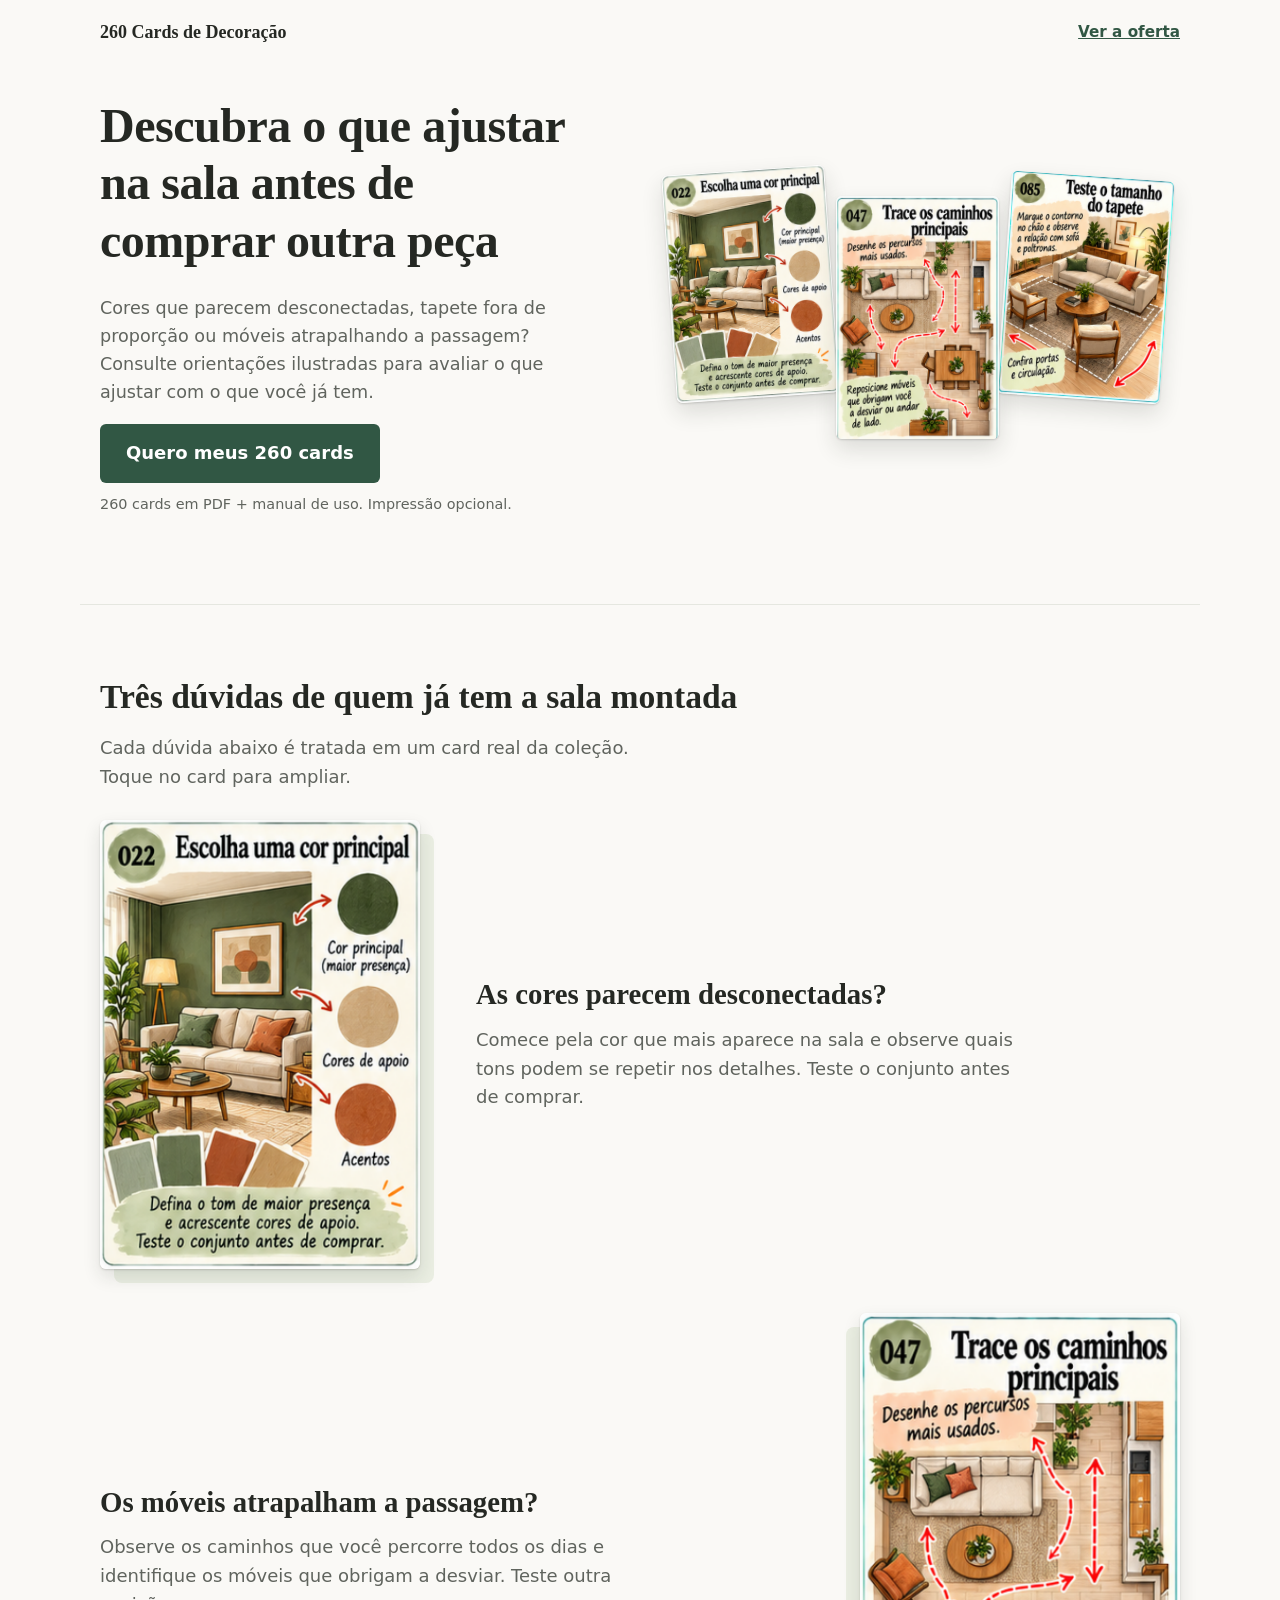
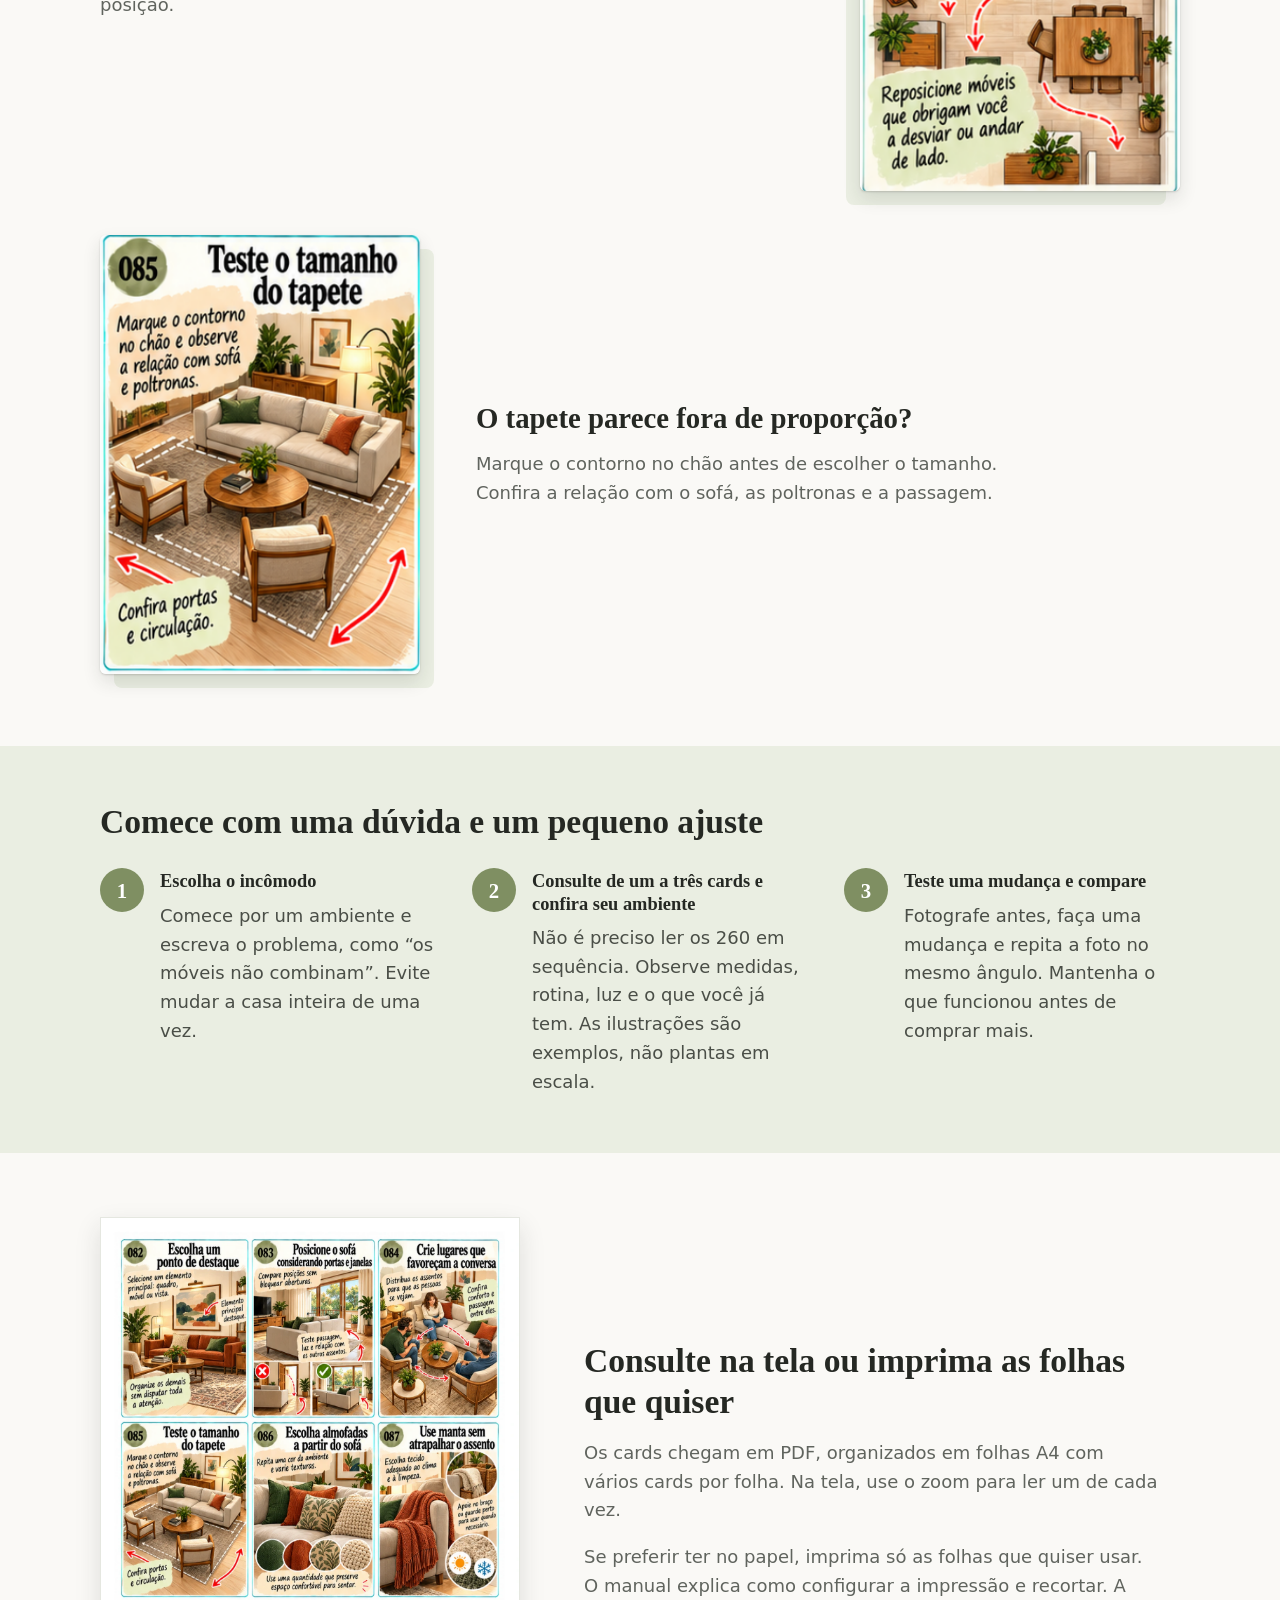
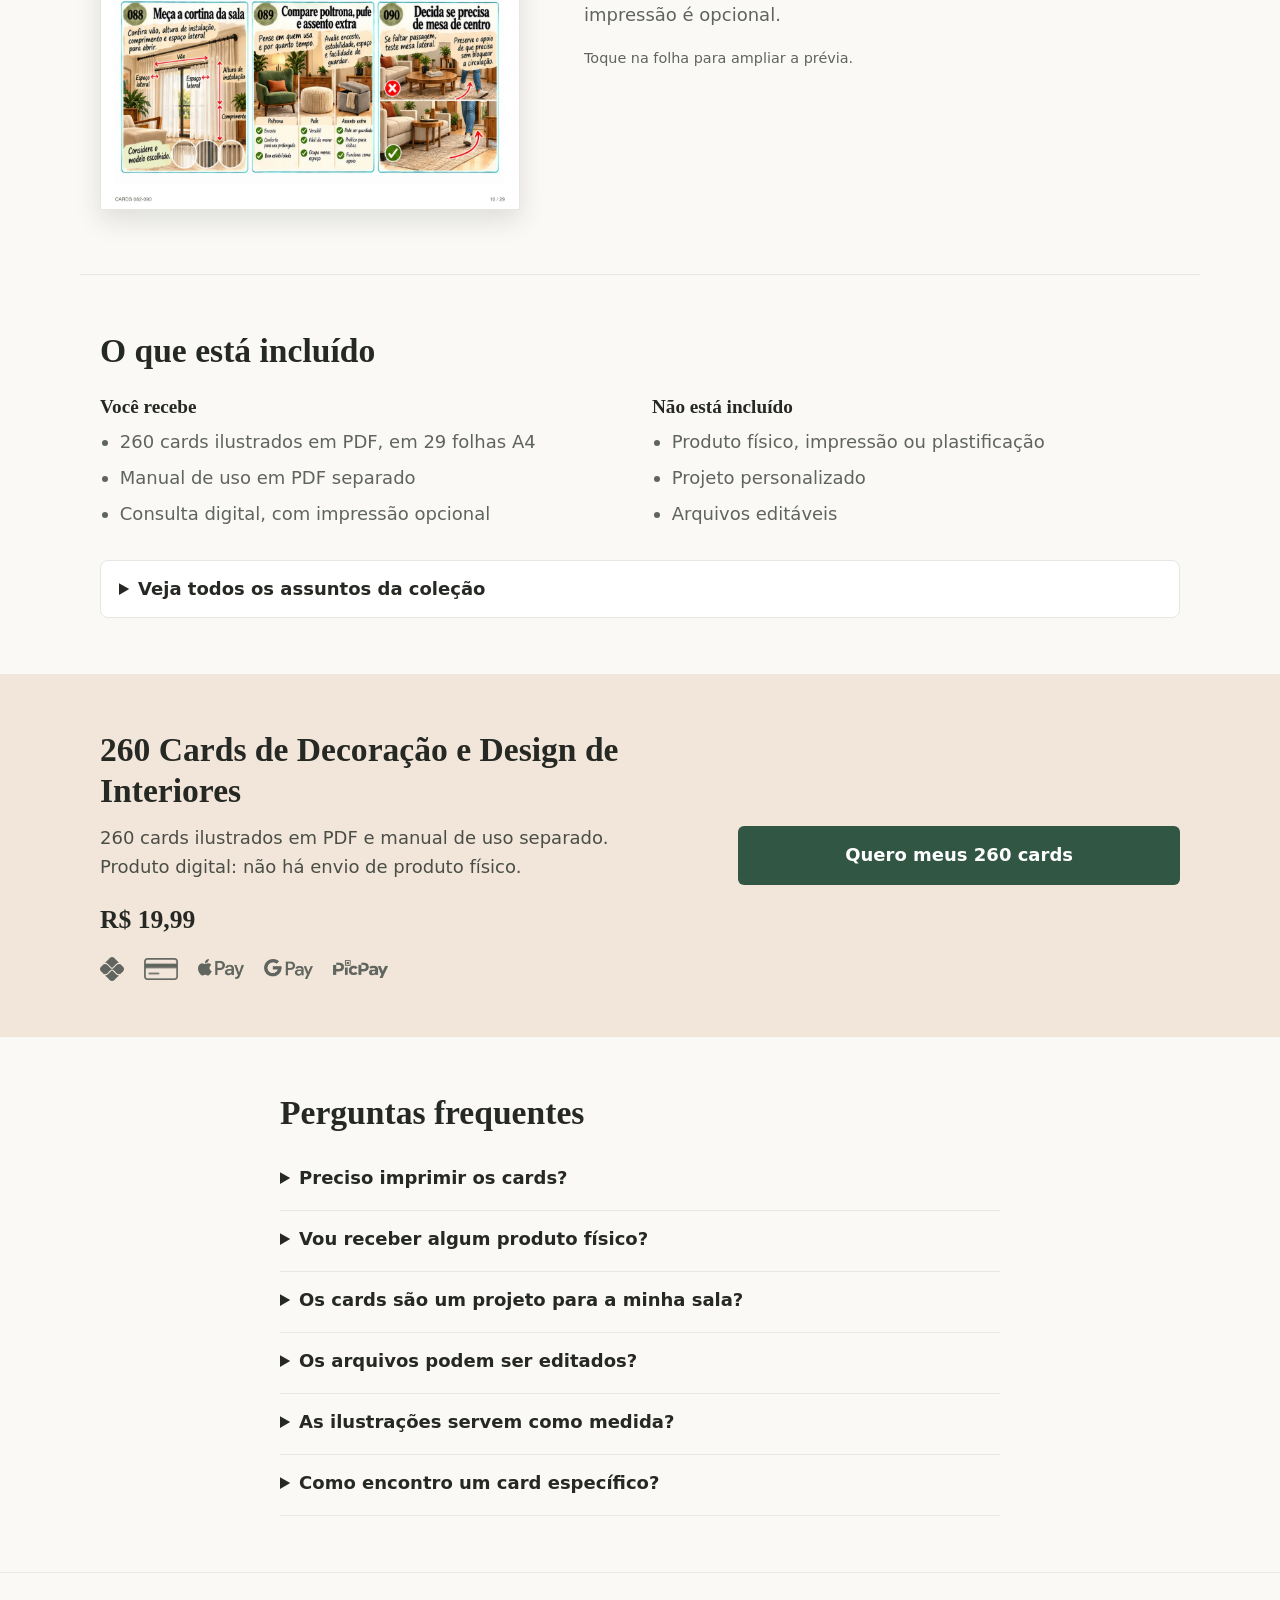
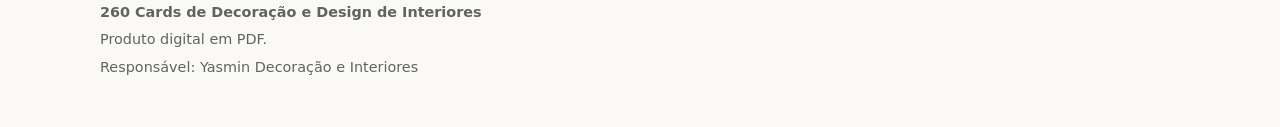
==== index.html @ c72b0b23 "feat: add main functionality for product offer display and checkout process - Implemented main.js to" ====
<!doctype html>
<html lang="pt-BR">
<head>
<meta charset="utf-8">
<meta name="viewport" content="width=device-width, initial-scale=1">
<title>260 Cards de Decoração e Design de Interiores</title>
<meta name="description" content="Orientações ilustradas para avaliar o que ajustar na sala com o que você já tem: cores, circulação e tapete. 260 cards em PDF + manual de uso. Impressão opcional.">
<link rel="stylesheet" href="styles.css">
</head>
<body>

<header class="topo wrap">
  <span class="marca">260 Cards de Decoração</span>
  <a class="link-topo" href="#oferta">Ver a oferta</a>
</header>

<main>

<!-- 1. Abertura -->
<section class="hero wrap">
  <div class="hero-texto">
    <h1>Descubra o que ajustar na sala antes de comprar outra peça</h1>
    <p class="lead">Cores que parecem desconectadas, tapete fora de proporção ou móveis atrapalhando a passagem? Consulte orientações ilustradas para avaliar o que ajustar com o que você já tem.</p>
    <p class="cta-linha"><a class="btn" data-cta href="#oferta">Quero meus 260 cards</a></p>
    <p class="nota">260 cards em PDF + manual de uso. Impressão opcional.</p>
  </div>

  <div class="leque" role="img" aria-label="Três cards da coleção: cor principal, caminhos de circulação e tamanho do tapete">
    <img class="l1" src="public/images/amostra-01.webp" width="362" height="508" alt="">
    <img class="l2" src="public/images/amostra-02.webp" width="344" height="514" alt="">
    <img class="l3" src="public/images/amostra-03.webp" width="366" height="502" alt="">
  </div>
</section>

<!-- 2. Três dúvidas -->
<section class="duvidas wrap" aria-labelledby="h-duvidas">
  <h2 id="h-duvidas">Três dúvidas de quem já tem a sala montada</h2>
  <p class="intro">Cada dúvida abaixo é tratada em um card real da coleção. Toque no card para ampliar.</p>

  <article class="duvida">
    <div class="duvida-texto">
      <h3>As cores parecem desconectadas?</h3>
      <p>Comece pela cor que mais aparece na sala e observe quais tons podem se repetir nos detalhes. Teste o conjunto antes de comprar.</p>
    </div>
    <button class="amostra" type="button" data-zoom data-zw="460px" data-legenda="Card 022: Escolha uma cor principal">
      <img src="public/images/amostra-01.webp" width="362" height="508" loading="lazy" alt="Card 022, Escolha uma cor principal: sala com parede verde, cor principal, cores de apoio e acentos.">
    </button>
  </article>

  <article class="duvida inversa">
    <div class="duvida-texto">
      <h3>Os móveis atrapalham a passagem?</h3>
      <p>Observe os caminhos que você percorre todos os dias e identifique os móveis que obrigam a desviar. Teste outra posição.</p>
    </div>
    <button class="amostra" type="button" data-zoom data-zw="460px" data-legenda="Card 047: Trace os caminhos principais">
      <img src="public/images/amostra-02.webp" width="344" height="514" loading="lazy" alt="Card 047, Trace os caminhos principais: planta vista de cima de sala e cozinha com setas de circulação.">
    </button>
  </article>

  <article class="duvida">
    <div class="duvida-texto">
      <h3>O tapete parece fora de proporção?</h3>
      <p>Marque o contorno no chão antes de escolher o tamanho. Confira a relação com o sofá, as poltronas e a passagem.</p>
    </div>
    <button class="amostra" type="button" data-zoom data-zw="460px" data-legenda="Card 085: Teste o tamanho do tapete">
      <img src="public/images/amostra-03.webp" width="366" height="502" loading="lazy" alt="Card 085, Teste o tamanho do tapete: contorno do tapete marcado no chão da sala.">
    </button>
  </article>
</section>

<!-- 3. Como começar -->
<section class="faixa salvia" aria-labelledby="h-comecar">
  <div class="wrap">
    <h2 id="h-comecar">Comece com uma dúvida e um pequeno ajuste</h2>
    <ol class="passos">
      <li>
        <h3>Escolha o incômodo</h3>
        <p>Comece por um ambiente e escreva o problema, como “os móveis não combinam”. Evite mudar a casa inteira de uma vez.</p>
      </li>
      <li>
        <h3>Consulte de um a três cards e confira seu ambiente</h3>
        <p>Não é preciso ler os 260 em sequência. Observe medidas, rotina, luz e o que você já tem. As ilustrações são exemplos, não plantas em escala.</p>
      </li>
      <li>
        <h3>Teste uma mudança e compare</h3>
        <p>Fotografe antes, faça uma mudança e repita a foto no mesmo ângulo. Mantenha o que funcionou antes de comprar mais.</p>
      </li>
    </ol>
  </div>
</section>

<!-- 4. Formato -->
<section class="formato wrap" aria-labelledby="h-formato">
  <button class="a4" type="button" data-zoom data-max="900px" data-legenda="Prévia de uma folha A4 da coleção">
    <img src="public/images/previa-folha-a4.webp" width="1191" height="1684" loading="lazy" alt="Prévia de uma folha A4 com nove cards ilustrados sobre decoração da sala.">
  </button>
  <div class="formato-texto">
    <h2 id="h-formato">Consulte na tela ou imprima as folhas que quiser</h2>
    <p>Os cards chegam em PDF, organizados em folhas A4 com vários cards por folha. Na tela, use o zoom para ler um de cada vez.</p>
    <p>Se preferir ter no papel, imprima só as folhas que quiser usar. O manual explica como configurar a impressão e recortar. A impressão é opcional.</p>
    <p class="nota">Toque na folha para ampliar a prévia.</p>
  </div>
</section>

<!-- 5. Incluído -->
<section class="incluido wrap" aria-labelledby="h-inclui">
  <h2 id="h-inclui">O que está incluído</h2>
  <div class="inclui">
    <div>
      <h3>Você recebe</h3>
      <ul>
        <li>260 cards ilustrados em PDF, em 29 folhas A4</li>
        <li>Manual de uso em PDF separado</li>
        <li>Consulta digital, com impressão opcional</li>
      </ul>
    </div>
    <div>
      <h3>Não está incluído</h3>
      <ul>
        <li>Produto físico, impressão ou plastificação</li>
        <li>Projeto personalizado</li>
        <li>Arquivos editáveis</li>
      </ul>
    </div>
  </div>

  <details class="assuntos">
    <summary>Veja todos os assuntos da coleção</summary>
    <ol class="mapa">
      <li><span>001–020</span> Planejamento e prioridades</li>
      <li><span>021–040</span> Cores, materiais e texturas</li>
      <li><span>041–060</span> Medidas, móveis e circulação</li>
      <li><span>061–080</span> Iluminação e conforto</li>
      <li><span>081–100</span> Sala de estar e jantar</li>
      <li><span>101–120</span> Quartos</li>
      <li><span>121–140</span> Cozinhas</li>
      <li><span>141–160</span> Banheiros</li>
      <li><span>161–180</span> Espaços pequenos e múltiplos usos</li>
      <li><span>181–200</span> Organização da casa</li>
      <li><span>201–220</span> Economia e reaproveitamento</li>
      <li><span>221–240</span> Compras inteligentes</li>
      <li><span>241–260</span> Ajustes e problemas frequentes</li>
    </ol>
  </details>
</section>

<!-- 6. Oferta -->
<section id="oferta" class="oferta" aria-labelledby="h-oferta">
  <div class="wrap oferta-in">
    <div>
      <h2 id="h-oferta">260 Cards de Decoração e Design de Interiores</h2>
      <p>260 cards ilustrados em PDF e manual de uso separado. Produto digital: não há envio de produto físico.</p>
      <div id="bloco-preco" class="bloco-preco" hidden>
        <p class="preco"><span id="preco-valor"></span></p>
        <ul class="pagamentos" id="preco-pagamento" aria-label="Formas de pagamento">
          <li><img src="public/images/pagamento/pix.png" alt="Pix" height="24"></li>
          <li><img src="public/images/pagamento/cartao.png" alt="Cartão de crédito" height="22"></li>
          <li><img src="public/images/pagamento/apple-pay.png" alt="Apple Pay" height="22"></li>
          <li><img src="public/images/pagamento/google-pay.png" alt="Google Pay" height="22"></li>
          <li><img src="public/images/pagamento/picpay.png" alt="PicPay" height="20"></li>
        </ul>
      </div>
    </div>
    <div class="oferta-acao">
      <a id="cta-oferta" class="btn" data-cta href="#oferta" hidden>Quero meus 260 cards</a>
      <p id="aviso-compra" class="aviso">A compra ainda não está disponível.</p>
    </div>
  </div>
</section>

<!-- 7. FAQ -->
<section class="faq wrap" aria-labelledby="h-faq">
  <h2 id="h-faq">Perguntas frequentes</h2>

  <details><summary>Preciso imprimir os cards?</summary>
    <p>Não. Você pode consultar o PDF na tela, usando o zoom. A impressão é opcional e o manual explica como configurar papel, qualidade e recorte.</p></details>
  <details><summary>Vou receber algum produto físico?</summary>
    <p>Não. O produto é digital, em PDF. Não há envio, impressão ou plastificação.</p></details>
  <details><summary>Os cards são um projeto para a minha sala?</summary>
    <p>Não. São orientações gerais de consulta e não substituem um projeto personalizado. Alterações elétricas, hidráulicas e estruturais, e fixações que exigem avaliação, devem contar com profissional habilitado.</p></details>
  <details><summary>Os arquivos podem ser editados?</summary>
    <p>Não. Os cards são entregues em PDF, sem arquivos editáveis.</p></details>
  <details><summary>As ilustrações servem como medida?</summary>
    <p>Não. São exemplos e não plantas em escala. Confira as medidas do seu ambiente antes de comprar ou fazer uma alteração permanente.</p></details>
  <details><summary>Como encontro um card específico?</summary>
    <p>Pelo mapa de assuntos do manual. Para localizar no PDF, divida o número do card por 9 e arredonde para cima: o card 100 está na folha 12.</p></details>
</section>

</main>

<footer class="rodape">
  <div class="wrap">
    <p><strong>260 Cards de Decoração e Design de Interiores</strong></p>
    <p>Produto digital em PDF.</p>
    <p data-rodape="responsavel" hidden>Responsável: <span></span></p>
    <p data-rodape="suporteContato" hidden>Suporte: <span></span></p>
    <p data-rodape="licenca" hidden>Licença de uso: <span></span></p>
    <p data-rodape="reembolso" hidden>Reembolso: <span></span></p>
    <p id="rodape-links" hidden></p>
  </div>
</footer>

<dialog id="zoom" aria-label="Amostra ampliada">
  <figure>
    <img alt="">
    <figcaption></figcaption>
  </figure>
  <button type="button" class="fechar" data-fechar autofocus>Fechar</button>
</dialog>

<script src="config.js"></script>
<script src="main.js"></script>
</body>
</html>
---- styles.css ----
:root {
  --fundo: #FAF9F6;
  --superficie: #FFFFFF;
  --texto: #252823;
  --texto-2: #60645E;
  --verde: #315744;
  --verde-escuro: #264434;
  --linha: #E5E7E0;
  --salvia: #EAEEE2;      /* verde-claro dos cards */
  --oliva: #7F8F62;       /* círculo numerado dos cards */
  --argila: #F2E6DA;      /* tom terracota suave dos cards */
  --serif: "Iowan Old Style", "Palatino Linotype", Palatino, "Book Antiqua", Georgia, serif;
  --sans: system-ui, -apple-system, "Segoe UI", Roboto, sans-serif;
}
* { box-sizing: border-box; }
html { scroll-behavior: smooth; }
body {
  margin: 0; background: var(--fundo); color: var(--texto);
  font: 17px/1.6 var(--sans);
  -webkit-text-size-adjust: 100%;
}
img { display: block; max-width: 100%; height: auto; }
h1, h2, h3 { font-family: var(--serif); line-height: 1.2; margin: 0 0 .5em; font-weight: 700; }
h1 { font-size: clamp(1.9rem, 6.4vw, 3rem); letter-spacing: -.01em; }
h2 { font-size: clamp(1.5rem, 4.6vw, 2.1rem); }
h3 { font-size: 1.2rem; }
p { margin: 0 0 1em; }
[hidden] { display: none !important; }
:focus-visible { outline: 3px solid var(--verde); outline-offset: 3px; }

.wrap { max-width: 1120px; margin: 0 auto; padding-left: 20px; padding-right: 20px; }

.topo { display: flex; justify-content: space-between; align-items: center; padding-top: 18px; padding-bottom: 18px; }
.marca { font-family: var(--serif); font-weight: 700; }
.link-topo { color: var(--verde); font-weight: 600; font-size: .95rem; }

.btn {
  display: inline-block; background: var(--verde); color: #fff; text-decoration: none;
  font-weight: 700; padding: 15px 26px; border-radius: 6px; min-height: 48px; text-align: center;
}
.btn:hover { background: var(--verde-escuro); }
.nota { color: var(--texto-2); font-size: .9rem; }

/* 1. Abertura */
.hero { display: grid; gap: 20px; padding-top: 8px; padding-bottom: 40px; }
.lead { font-size: 1.1rem; color: var(--texto-2); max-width: 34em; }
.cta-linha { margin-bottom: .6em; }
.hero-texto .nota { margin-bottom: 0; }

.leque { position: relative; display: flex; justify-content: center; gap: 2%; align-items: flex-start; padding: 4px 0 8px; }
.leque img {
  width: 32%; border-radius: 6px;
  box-shadow: 0 1px 2px rgba(37,40,35,.18), 0 10px 22px rgba(37,40,35,.14);
}
.leque .l1 { transform: rotate(-4deg); margin-right: -1%; }
.leque .l2 { margin-top: 26px; position: relative; z-index: 1; }
.leque .l3 { transform: rotate(4deg); margin-left: -1%; margin-top: 6px; }

/* 2. Dúvidas */
.duvidas { padding-top: 40px; padding-bottom: 32px; border-top: 1px solid var(--linha); }
.intro { color: var(--texto-2); max-width: 36rem; margin-bottom: 28px; }
.duvida { display: grid; gap: 22px; margin-bottom: 44px; align-items: center; }
.duvida:last-child { margin-bottom: 0; }
.amostra, .a4 { all: unset; display: block; cursor: zoom-in; position: relative; }
.amostra:focus-visible, .a4:focus-visible { outline: 3px solid var(--verde); outline-offset: 6px; }
.amostra { width: min(78%, 320px); margin: 0 auto; }
.amostra::before {
  content: ""; position: absolute; inset: 14px -14px -14px 14px; background: var(--salvia);
  border-radius: 8px; z-index: 0;
}
.inversa .amostra::before { inset: 14px 14px -14px -14px; }
.amostra img {
  position: relative; z-index: 1; width: 100%; border-radius: 6px;
  box-shadow: 0 1px 2px rgba(37,40,35,.18), 0 8px 18px rgba(37,40,35,.12);
}
.duvida-texto h3 { font-size: clamp(1.4rem, 4.4vw, 1.8rem); }
.duvida-texto p { color: var(--texto-2); max-width: 30em; margin-bottom: 0; }

/* 3. Como começar */
.faixa { padding: 56px 0; }
.salvia { background: var(--salvia); }
.passos { list-style: none; counter-reset: p; margin: 28px 0 0; padding: 0; display: grid; gap: 28px; }
.passos li { counter-increment: p; position: relative; padding-left: 60px; }
.passos li::before {
  content: counter(p); position: absolute; left: 0; top: -2px; width: 44px; height: 44px; border-radius: 50%;
  background: var(--oliva); color: #fff; display: grid; place-items: center;
  font-family: var(--serif); font-weight: 700; font-size: 1.3rem;
}
.passos h3 { font-size: 1.15rem; }
.passos p { margin: 0; color: #4a4e47; }

/* 4. Formato */
.formato { display: grid; gap: 28px; align-items: center; padding-top: 64px; padding-bottom: 64px; }
.a4 { width: min(100%, 420px); margin: 0 auto; }
.a4 img { width: 100%; border: 1px solid var(--linha); background: #fff; box-shadow: 0 10px 24px rgba(37,40,35,.13); }
.formato-texto p { color: var(--texto-2); max-width: 32em; }

/* 5. Incluído */
.incluido { padding-top: 56px; padding-bottom: 56px; border-top: 1px solid var(--linha); }
.inclui { display: grid; gap: 24px; margin: 24px 0; }
.inclui ul { margin: 0; padding-left: 1.1em; color: var(--texto-2); }
.inclui li { margin-bottom: .4em; }
.assuntos { border: 1px solid var(--linha); border-radius: 8px; background: var(--superficie); padding: 0 18px; }
.assuntos summary { padding: 14px 0; }
.mapa { list-style: none; margin: 0; padding: 0 0 8px; }
.mapa li { display: flex; gap: 14px; padding: 8px 0; border-top: 1px solid var(--linha); }
.mapa span { font-variant-numeric: tabular-nums; color: var(--verde); font-weight: 700; min-width: 5.2em; }

/* 6. Oferta */
.oferta { background: var(--argila); padding: 56px 0; }
.oferta-in { display: grid; gap: 24px; align-items: center; }
.oferta h2 { margin-bottom: .4em; }
.oferta p { color: #4a4e47; }
.preco { font-family: var(--serif); font-size: 1.6rem; font-weight: 700; color: var(--texto) !important; margin-bottom: .2em; }
.bloco-preco .nota { margin: 0; }
.pagamentos { list-style: none; margin: 16px 0 0; padding: 0; display: flex; flex-wrap: wrap; gap: 10px 20px; align-items: center; }
.pag-item {
  display: inline-flex; align-items: center; gap: 8px;
  color: var(--texto-2); font-size: .95rem; font-weight: 600;
}
.pag-item svg {
  width: 20px; height: 20px; flex: none; fill: none; stroke: currentColor;
  stroke-width: 1.5; stroke-linecap: round; stroke-linejoin: round;
}
.pagamentos img { display: block; width: auto; height: 22px; max-width: none; }
.pagamentos li:first-child img { height: 24px; }
.pagamentos li:nth-child(3) img,
.pagamentos li:nth-child(4) img { height: 20px; }
.pagamentos li:last-child img { height: 18px; }
.sr { position: absolute; width: 1px; height: 1px; overflow: hidden; clip: rect(0 0 0 0); white-space: nowrap; }
.pag-marca { display: inline-flex; align-items: center; }
.pag-marca img { display: block; height: 22px; width: auto; max-width: none; }
.pag-marca.pag-escuro { background: var(--texto); border-radius: 5px; padding: 5px 10px; }
.pag-marca.pag-escuro img { height: 26px; }
.oferta-acao .btn { display: block; }
.aviso { margin: 0; font-size: .95rem; color: var(--texto-2) !important; border-left: 3px solid var(--oliva); padding-left: 12px; }

/* 7. FAQ */
.faq { max-width: 760px; padding-top: 56px; padding-bottom: 56px; }
details { border-bottom: 1px solid var(--linha); padding: 14px 0; }
.assuntos { border-bottom: 1px solid var(--linha); }
summary { cursor: pointer; font-weight: 600; min-height: 32px; }
details p { margin: 10px 0 0; color: var(--texto-2); }

.rodape { border-top: 1px solid var(--linha); padding: 28px 0 44px; color: var(--texto-2); font-size: .9rem; }
.rodape p { margin: 0 0 .3em; }
.rodape a { color: var(--verde); }

/* Ampliação */
dialog { border: 0; padding: 16px; max-width: min(94vw, 1000px); max-height: 94vh; background: var(--superficie); border-radius: 8px; }
dialog::backdrop { background: rgba(37,40,35,.78); }
dialog figure { margin: 0; }
dialog img { margin: 0 auto; max-height: 74vh; height: auto; object-fit: contain; }
dialog figcaption { margin-top: 10px; text-align: center; color: var(--texto-2); font-size: .9rem; }
.fechar { display: block; margin: 12px auto 0; background: var(--verde); color: #fff; border: 0; border-radius: 6px; padding: 12px 24px; font: inherit; font-weight: 700; cursor: pointer; min-height: 44px; }

@media (min-width: 720px) {
  body { font-size: 18px; }
  .duvida { grid-template-columns: 320px 1fr; gap: 56px; }
  .duvida.inversa { grid-template-columns: 1fr 320px; }
  .duvida .amostra { order: -1; }
  .duvida.inversa .amostra { order: 2; }
  .amostra { width: 100%; }
  .passos { grid-template-columns: repeat(3, 1fr); gap: 36px; }
  .formato { grid-template-columns: minmax(0, 420px) 1fr; gap: 64px; }
  .inclui { grid-template-columns: 1fr 1fr; }
  .mapa { columns: 2; column-gap: 40px; }
  .mapa li { break-inside: avoid; }
}
@media (min-width: 960px) {
  .hero { grid-template-columns: 1fr 1.05fr; align-items: center; gap: 56px; padding-top: 32px; padding-bottom: 88px; }
  .leque img { width: 31%; }
  .duvidas { padding-top: 72px; padding-bottom: 72px; }
  .oferta-in { grid-template-columns: 1.3fr 1fr; gap: 64px; }
}
@media (prefers-reduced-motion: reduce) { html { scroll-behavior: auto; } }
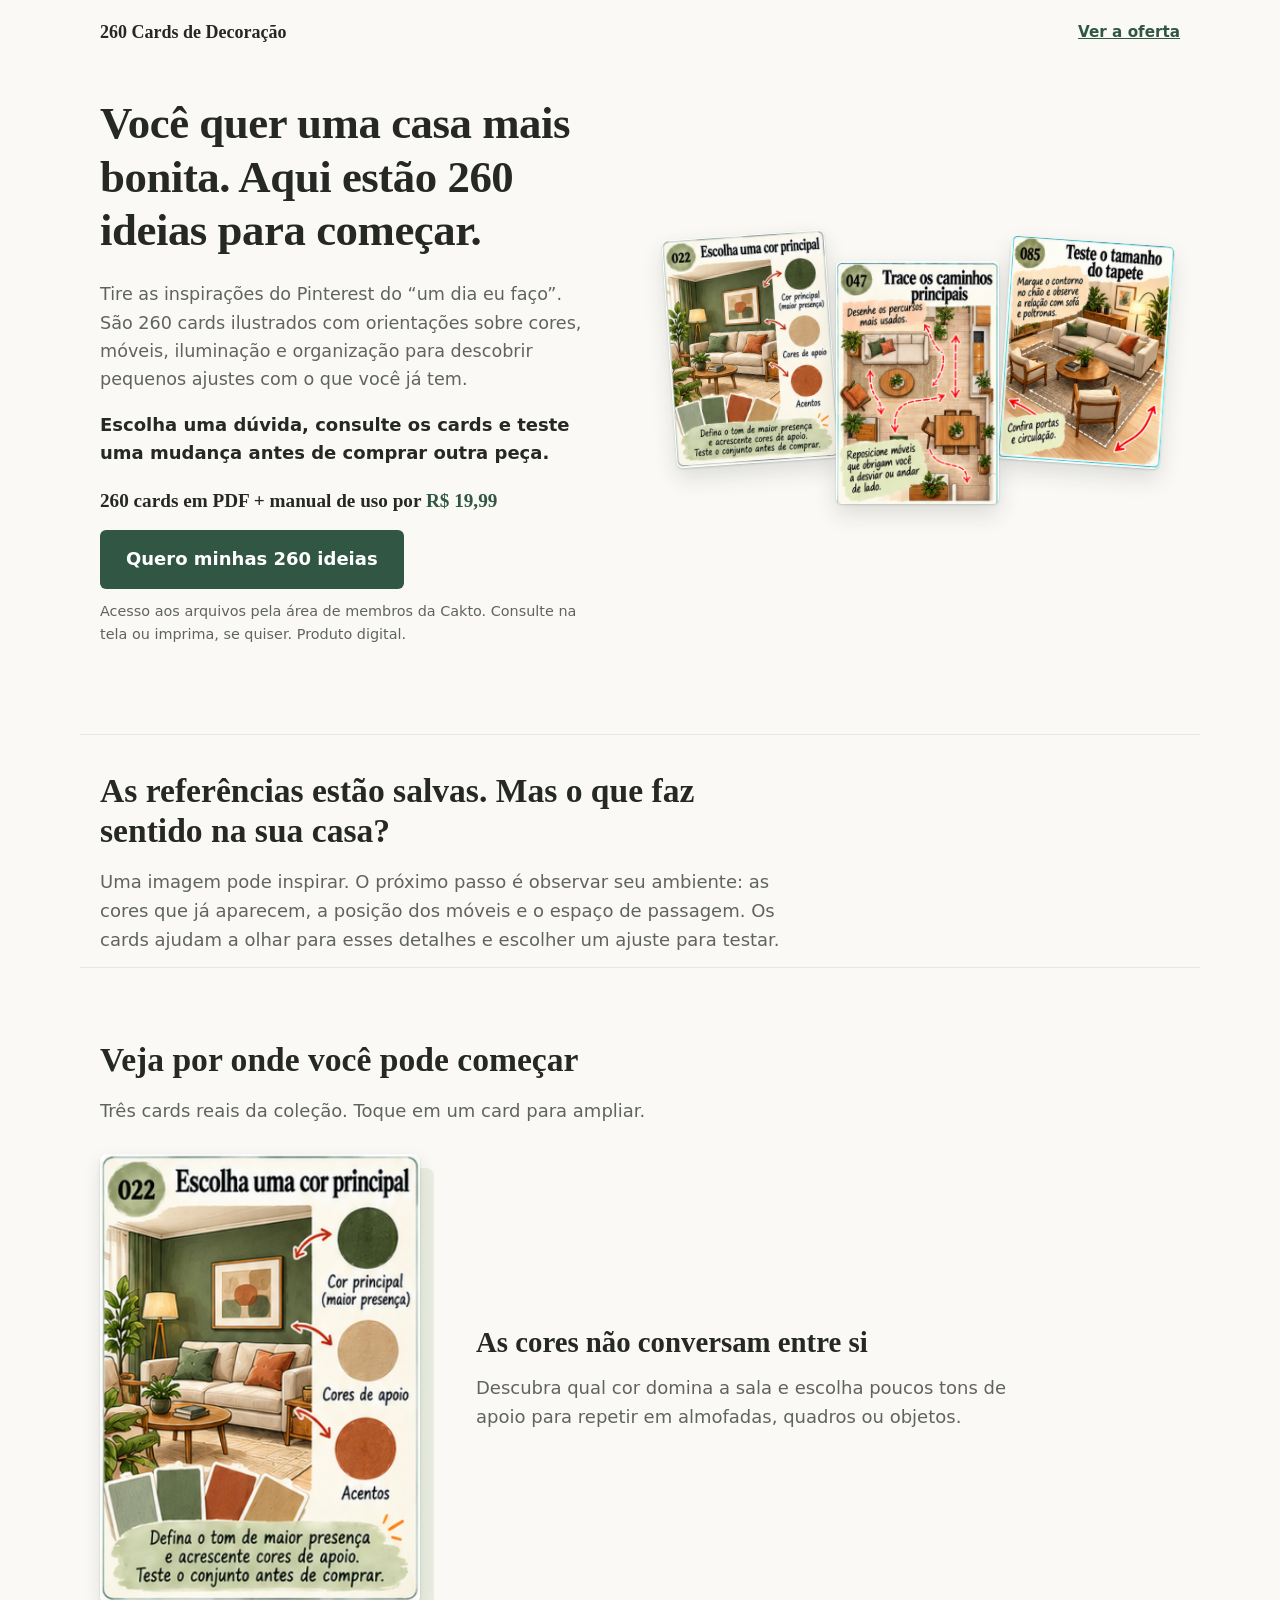
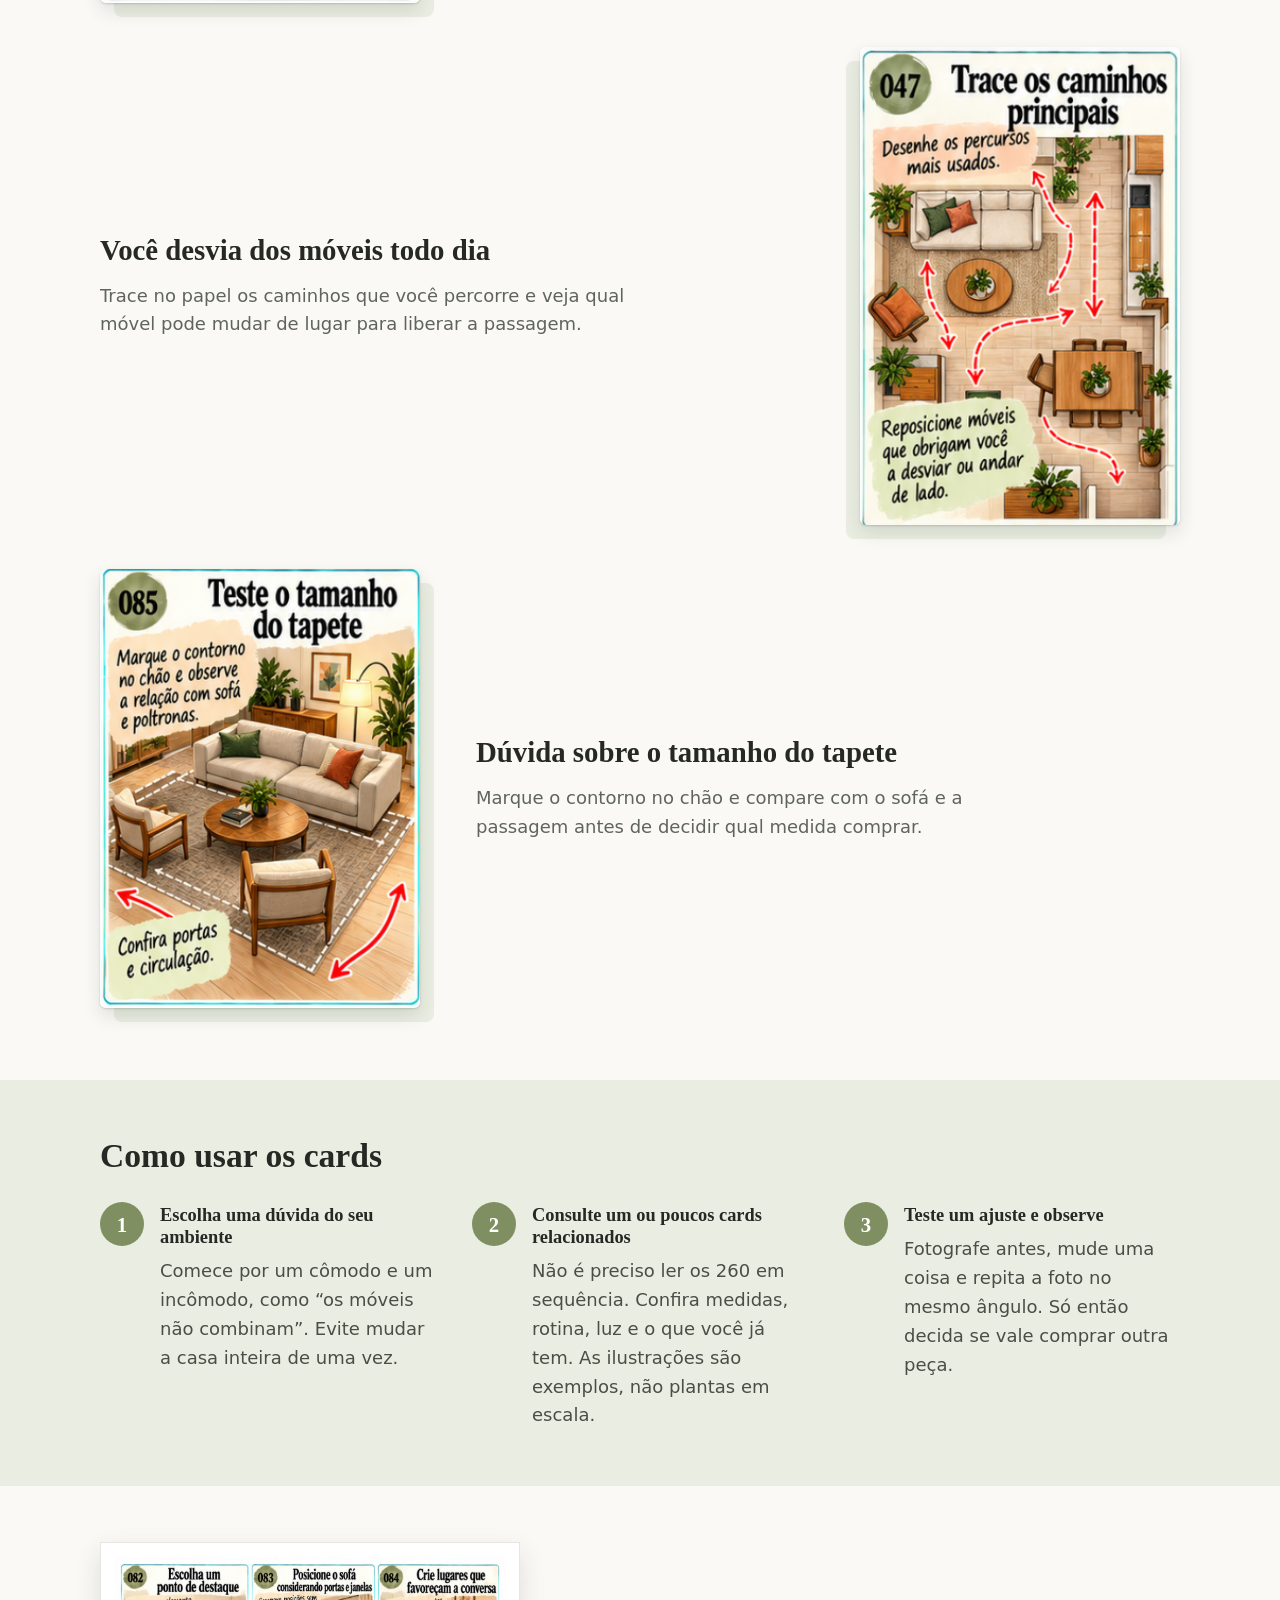
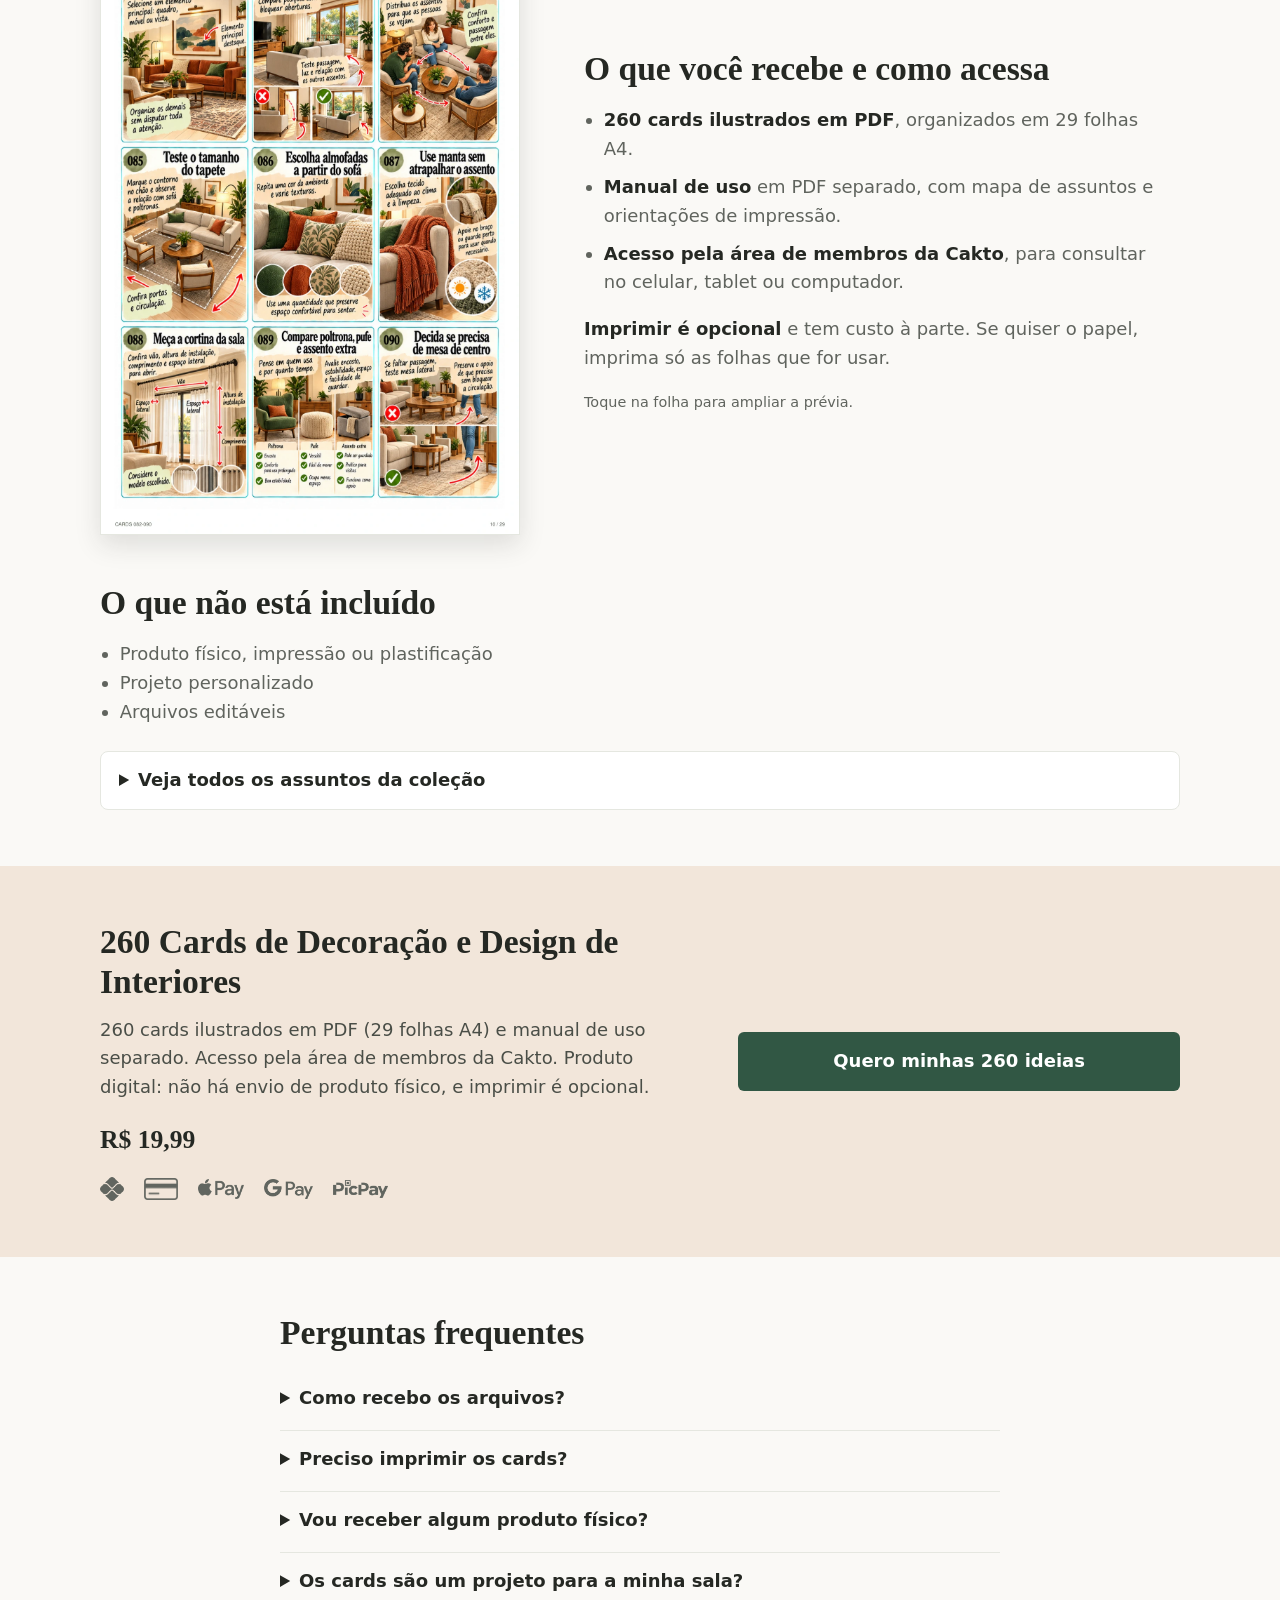
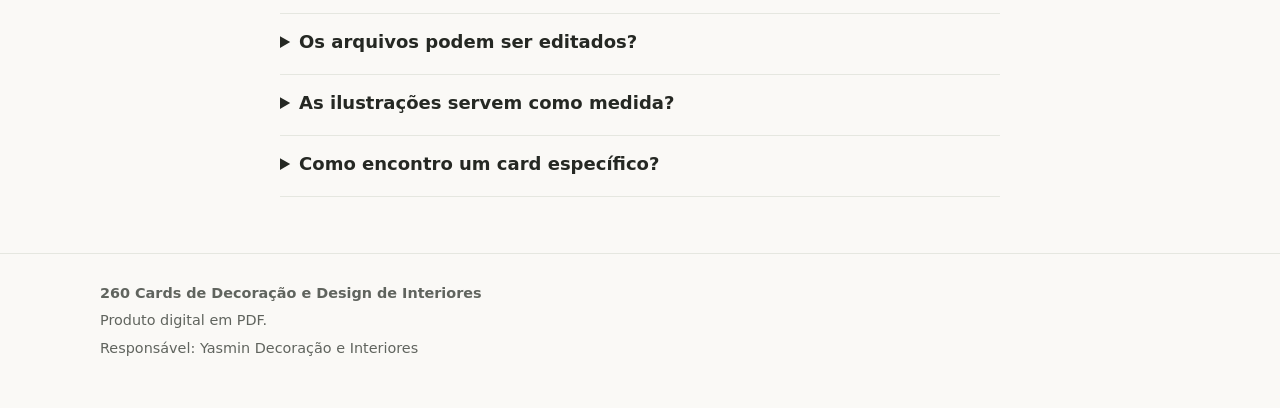
==== commit 08548f6c: "feat: nova abertura da LP, Meta Pixel e rastreamento CheckoutClick - Nova primeira dobra e sequência" ====
--- a/index.html
+++ b/index.html
@@ -4,8 +4,24 @@
 <meta charset="utf-8">
 <meta name="viewport" content="width=device-width, initial-scale=1">
 <title>260 Cards de Decoração e Design de Interiores</title>
-<meta name="description" content="Orientações ilustradas para avaliar o que ajustar na sala com o que você já tem: cores, circulação e tapete. 260 cards em PDF + manual de uso. Impressão opcional.">
+<meta name="description" content="260 ideias para a sua casa: cards ilustrados em PDF com orientações sobre cores, móveis, iluminação e organização, mais manual de uso. Impressão opcional.">
 <link rel="stylesheet" href="styles.css">
+
+<!-- Meta Pixel Code (sem banner de consentimento no projeto: carrega direto) -->
+<script>
+!function(f,b,e,v,n,t,s)
+{if(f.fbq)return;n=f.fbq=function(){n.callMethod?
+n.callMethod.apply(n,arguments):n.queue.push(arguments)};
+if(!f._fbq)f._fbq=n;n.push=n;n.loaded=!0;n.version='2.0';
+n.queue=[];t=b.createElement(e);t.async=!0;
+t.src=v;s=b.getElementsByTagName(e)[0];
+s.parentNode.insertBefore(t,s)}(window, document,'script',
+'https://connect.facebook.net/en_US/fbevents.js');
+
+fbq('init', '1414401270807362');
+fbq('track', 'PageView');
+</script>
+<!-- End Meta Pixel Code -->
 </head>
 <body>
 
@@ -19,10 +35,12 @@
 <!-- 1. Abertura -->
 <section class="hero wrap">
   <div class="hero-texto">
-    <h1>Descubra o que ajustar na sala antes de comprar outra peça</h1>
-    <p class="lead">Cores que parecem desconectadas, tapete fora de proporção ou móveis atrapalhando a passagem? Consulte orientações ilustradas para avaliar o que ajustar com o que você já tem.</p>
-    <p class="cta-linha"><a class="btn" data-cta href="#oferta">Quero meus 260 cards</a></p>
-    <p class="nota">260 cards em PDF + manual de uso. Impressão opcional.</p>
+    <h1>Você quer uma casa mais bonita. Aqui estão 260 ideias para começar.</h1>
+    <p class="lead">Tire as inspirações do Pinterest do “um dia eu faço”. São 260 cards ilustrados com orientações sobre cores, móveis, iluminação e organização para descobrir pequenos ajustes com o que você já tem.</p>
+    <p class="apoio">Escolha uma dúvida, consulte os cards e teste uma mudança antes de comprar outra peça.</p>
+    <p class="oferta-linha">260 cards em PDF + manual de uso<span data-preco-frase hidden> por <strong data-preco></strong></span></p>
+    <p class="cta-linha"><a class="btn" data-cta="hero" href="#oferta">Quero minhas 260 ideias</a></p>
+    <p class="nota">Acesso aos arquivos pela área de membros da Cakto. Consulte na tela ou imprima, se quiser. Produto digital.</p>
   </div>
 
   <div class="leque" role="img" aria-label="Três cards da coleção: cor principal, caminhos de circulação e tamanho do tapete">
@@ -32,15 +50,21 @@
   </div>
 </section>
 
-<!-- 2. Três dúvidas -->
+<!-- 2. Identificação -->
+<section class="identifica wrap" aria-labelledby="h-identifica">
+  <h2 id="h-identifica">As referências estão salvas. Mas o que faz sentido na sua casa?</h2>
+  <p>Uma imagem pode inspirar. O próximo passo é observar seu ambiente: as cores que já aparecem, a posição dos móveis e o espaço de passagem. Os cards ajudam a olhar para esses detalhes e escolher um ajuste para testar.</p>
+</section>
+
+<!-- 3. Amostras reais -->
 <section class="duvidas wrap" aria-labelledby="h-duvidas">
-  <h2 id="h-duvidas">Três dúvidas de quem já tem a sala montada</h2>
-  <p class="intro">Cada dúvida abaixo é tratada em um card real da coleção. Toque no card para ampliar.</p>
+  <h2 id="h-duvidas">Veja por onde você pode começar</h2>
+  <p class="intro">Três cards reais da coleção. Toque em um card para ampliar.</p>
 
   <article class="duvida">
     <div class="duvida-texto">
-      <h3>As cores parecem desconectadas?</h3>
-      <p>Comece pela cor que mais aparece na sala e observe quais tons podem se repetir nos detalhes. Teste o conjunto antes de comprar.</p>
+      <h3>As cores não conversam entre si</h3>
+      <p>Descubra qual cor domina a sala e escolha poucos tons de apoio para repetir em almofadas, quadros ou objetos.</p>
     </div>
     <button class="amostra" type="button" data-zoom data-zw="460px" data-legenda="Card 022: Escolha uma cor principal">
       <img src="public/images/amostra-01.webp" width="362" height="508" loading="lazy" alt="Card 022, Escolha uma cor principal: sala com parede verde, cor principal, cores de apoio e acentos.">
@@ -49,8 +73,8 @@
 
   <article class="duvida inversa">
     <div class="duvida-texto">
-      <h3>Os móveis atrapalham a passagem?</h3>
-      <p>Observe os caminhos que você percorre todos os dias e identifique os móveis que obrigam a desviar. Teste outra posição.</p>
+      <h3>Você desvia dos móveis todo dia</h3>
+      <p>Trace no papel os caminhos que você percorre e veja qual móvel pode mudar de lugar para liberar a passagem.</p>
     </div>
     <button class="amostra" type="button" data-zoom data-zw="460px" data-legenda="Card 047: Trace os caminhos principais">
       <img src="public/images/amostra-02.webp" width="344" height="514" loading="lazy" alt="Card 047, Trace os caminhos principais: planta vista de cima de sala e cozinha com setas de circulação.">
@@ -59,8 +83,8 @@
 
   <article class="duvida">
     <div class="duvida-texto">
-      <h3>O tapete parece fora de proporção?</h3>
-      <p>Marque o contorno no chão antes de escolher o tamanho. Confira a relação com o sofá, as poltronas e a passagem.</p>
+      <h3>Dúvida sobre o tamanho do tapete</h3>
+      <p>Marque o contorno no chão e compare com o sofá e a passagem antes de decidir qual medida comprar.</p>
     </div>
     <button class="amostra" type="button" data-zoom data-zw="460px" data-legenda="Card 085: Teste o tamanho do tapete">
       <img src="public/images/amostra-03.webp" width="366" height="502" loading="lazy" alt="Card 085, Teste o tamanho do tapete: contorno do tapete marcado no chão da sala.">
@@ -68,61 +92,51 @@
   </article>
 </section>
 
-<!-- 3. Como começar -->
+<!-- 4. Como usar -->
 <section class="faixa salvia" aria-labelledby="h-comecar">
   <div class="wrap">
-    <h2 id="h-comecar">Comece com uma dúvida e um pequeno ajuste</h2>
+    <h2 id="h-comecar">Como usar os cards</h2>
     <ol class="passos">
       <li>
-        <h3>Escolha o incômodo</h3>
-        <p>Comece por um ambiente e escreva o problema, como “os móveis não combinam”. Evite mudar a casa inteira de uma vez.</p>
+        <h3>Escolha uma dúvida do seu ambiente</h3>
+        <p>Comece por um cômodo e um incômodo, como “os móveis não combinam”. Evite mudar a casa inteira de uma vez.</p>
       </li>
       <li>
-        <h3>Consulte de um a três cards e confira seu ambiente</h3>
-        <p>Não é preciso ler os 260 em sequência. Observe medidas, rotina, luz e o que você já tem. As ilustrações são exemplos, não plantas em escala.</p>
+        <h3>Consulte um ou poucos cards relacionados</h3>
+        <p>Não é preciso ler os 260 em sequência. Confira medidas, rotina, luz e o que você já tem. As ilustrações são exemplos, não plantas em escala.</p>
       </li>
       <li>
-        <h3>Teste uma mudança e compare</h3>
-        <p>Fotografe antes, faça uma mudança e repita a foto no mesmo ângulo. Mantenha o que funcionou antes de comprar mais.</p>
+        <h3>Teste um ajuste e observe</h3>
+        <p>Fotografe antes, mude uma coisa e repita a foto no mesmo ângulo. Só então decida se vale comprar outra peça.</p>
       </li>
     </ol>
   </div>
 </section>
 
-<!-- 4. Formato -->
+<!-- 5. Conteúdo e entrega -->
 <section class="formato wrap" aria-labelledby="h-formato">
   <button class="a4" type="button" data-zoom data-max="900px" data-legenda="Prévia de uma folha A4 da coleção">
     <img src="public/images/previa-folha-a4.webp" width="1191" height="1684" loading="lazy" alt="Prévia de uma folha A4 com nove cards ilustrados sobre decoração da sala.">
   </button>
   <div class="formato-texto">
-    <h2 id="h-formato">Consulte na tela ou imprima as folhas que quiser</h2>
-    <p>Os cards chegam em PDF, organizados em folhas A4 com vários cards por folha. Na tela, use o zoom para ler um de cada vez.</p>
-    <p>Se preferir ter no papel, imprima só as folhas que quiser usar. O manual explica como configurar a impressão e recortar. A impressão é opcional.</p>
+    <h2 id="h-formato">O que você recebe e como acessa</h2>
+    <ul class="lista">
+      <li><strong>260 cards ilustrados em PDF</strong>, organizados em 29 folhas A4.</li>
+      <li><strong>Manual de uso</strong> em PDF separado, com mapa de assuntos e orientações de impressão.</li>
+      <li><strong>Acesso pela área de membros da Cakto</strong>, para consultar no celular, tablet ou computador.</li>
+    </ul>
+    <p><strong>Imprimir é opcional</strong> e tem custo à parte. Se quiser o papel, imprima só as folhas que for usar.</p>
     <p class="nota">Toque na folha para ampliar a prévia.</p>
   </div>
 </section>
 
-<!-- 5. Incluído -->
 <section class="incluido wrap" aria-labelledby="h-inclui">
-  <h2 id="h-inclui">O que está incluído</h2>
-  <div class="inclui">
-    <div>
-      <h3>Você recebe</h3>
-      <ul>
-        <li>260 cards ilustrados em PDF, em 29 folhas A4</li>
-        <li>Manual de uso em PDF separado</li>
-        <li>Consulta digital, com impressão opcional</li>
-      </ul>
-    </div>
-    <div>
-      <h3>Não está incluído</h3>
-      <ul>
-        <li>Produto físico, impressão ou plastificação</li>
-        <li>Projeto personalizado</li>
-        <li>Arquivos editáveis</li>
-      </ul>
-    </div>
-  </div>
+  <h2 id="h-inclui">O que não está incluído</h2>
+  <ul class="nao-inclui">
+    <li>Produto físico, impressão ou plastificação</li>
+    <li>Projeto personalizado</li>
+    <li>Arquivos editáveis</li>
+  </ul>
 
   <details class="assuntos">
     <summary>Veja todos os assuntos da coleção</summary>
@@ -144,14 +158,14 @@
   </details>
 </section>
 
-<!-- 6. Oferta -->
+<!-- 6. Oferta final -->
 <section id="oferta" class="oferta" aria-labelledby="h-oferta">
   <div class="wrap oferta-in">
     <div>
       <h2 id="h-oferta">260 Cards de Decoração e Design de Interiores</h2>
-      <p>260 cards ilustrados em PDF e manual de uso separado. Produto digital: não há envio de produto físico.</p>
+      <p>260 cards ilustrados em PDF (29 folhas A4) e manual de uso separado. Acesso pela área de membros da Cakto. Produto digital: não há envio de produto físico, e imprimir é opcional.</p>
       <div id="bloco-preco" class="bloco-preco" hidden>
-        <p class="preco"><span id="preco-valor"></span></p>
+        <p class="preco"><span id="preco-valor" data-preco></span></p>
         <ul class="pagamentos" id="preco-pagamento" aria-label="Formas de pagamento">
           <li><img src="public/images/pagamento/pix.png" alt="Pix" height="24"></li>
           <li><img src="public/images/pagamento/cartao.png" alt="Cartão de crédito" height="22"></li>
@@ -162,7 +176,7 @@
       </div>
     </div>
     <div class="oferta-acao">
-      <a id="cta-oferta" class="btn" data-cta href="#oferta" hidden>Quero meus 260 cards</a>
+      <a id="cta-oferta" class="btn" data-cta="oferta_final" href="#oferta" hidden>Quero minhas 260 ideias</a>
       <p id="aviso-compra" class="aviso">A compra ainda não está disponível.</p>
     </div>
   </div>
@@ -172,8 +186,10 @@
 <section class="faq wrap" aria-labelledby="h-faq">
   <h2 id="h-faq">Perguntas frequentes</h2>
 
+  <details><summary>Como recebo os arquivos?</summary>
+    <p>Pela área de membros da Cakto, depois da compra. Os cards e o manual são PDFs, para consultar no celular, tablet ou computador.</p></details>
   <details><summary>Preciso imprimir os cards?</summary>
-    <p>Não. Você pode consultar o PDF na tela, usando o zoom. A impressão é opcional e o manual explica como configurar papel, qualidade e recorte.</p></details>
+    <p>Não. Você pode consultar o PDF na tela, usando o zoom. Se quiser imprimir, o custo é seu e à parte; o manual explica como configurar papel, qualidade e recorte.</p></details>
   <details><summary>Vou receber algum produto físico?</summary>
     <p>Não. O produto é digital, em PDF. Não há envio, impressão ou plastificação.</p></details>
   <details><summary>Os cards são um projeto para a minha sala?</summary>
--- a/styles.css
+++ b/styles.css
@@ -21,7 +21,7 @@
 }
 img { display: block; max-width: 100%; height: auto; }
 h1, h2, h3 { font-family: var(--serif); line-height: 1.2; margin: 0 0 .5em; font-weight: 700; }
-h1 { font-size: clamp(1.9rem, 6.4vw, 3rem); letter-spacing: -.01em; }
+h1 { font-size: clamp(1.8rem, 6vw, 2.8rem); letter-spacing: -.01em; }
 h2 { font-size: clamp(1.5rem, 4.6vw, 2.1rem); }
 h3 { font-size: 1.2rem; }
 p { margin: 0 0 1em; }
@@ -44,7 +44,11 @@
 /* 1. Abertura */
 .hero { display: grid; gap: 20px; padding-top: 8px; padding-bottom: 40px; }
 .lead { font-size: 1.1rem; color: var(--texto-2); max-width: 34em; }
+.apoio { font-weight: 600; max-width: 34em; }
+.oferta-linha { font-family: var(--serif); font-size: 1.2rem; font-weight: 700; margin-bottom: .7em; }
+.oferta-linha strong { color: var(--verde); }
 .cta-linha { margin-bottom: .6em; }
+.cta-linha .btn { display: block; }
 .hero-texto .nota { margin-bottom: 0; }
 
 .leque { position: relative; display: flex; justify-content: center; gap: 2%; align-items: flex-start; padding: 4px 0 8px; }
@@ -56,8 +60,13 @@
 .leque .l2 { margin-top: 26px; position: relative; z-index: 1; }
 .leque .l3 { transform: rotate(4deg); margin-left: -1%; margin-top: 6px; }
 
-/* 2. Dúvidas */
-.duvidas { padding-top: 40px; padding-bottom: 32px; border-top: 1px solid var(--linha); }
+/* 2. Identificação */
+.identifica { padding-top: 36px; padding-bottom: 12px; border-top: 1px solid var(--linha); }
+.identifica h2 { max-width: 20em; }
+.identifica p { color: var(--texto-2); max-width: 38em; margin-bottom: 0; }
+
+/* 3. Amostras */
+.duvidas { padding-top: 32px; padding-bottom: 32px; border-top: 1px solid var(--linha); }
 .intro { color: var(--texto-2); max-width: 36rem; margin-bottom: 28px; }
 .duvida { display: grid; gap: 22px; margin-bottom: 44px; align-items: center; }
 .duvida:last-child { margin-bottom: 0; }
@@ -90,13 +99,17 @@
 .passos p { margin: 0; color: #4a4e47; }
 
 /* 4. Formato */
-.formato { display: grid; gap: 28px; align-items: center; padding-top: 64px; padding-bottom: 64px; }
+.formato { display: grid; gap: 28px; align-items: center; padding-top: 56px; padding-bottom: 40px; }
 .a4 { width: min(100%, 420px); margin: 0 auto; }
 .a4 img { width: 100%; border: 1px solid var(--linha); background: #fff; box-shadow: 0 10px 24px rgba(37,40,35,.13); }
 .formato-texto p { color: var(--texto-2); max-width: 32em; }
+.lista { margin: 0 0 1em; padding-left: 1.1em; color: var(--texto-2); max-width: 32em; }
+.lista li { margin-bottom: .5em; }
+.lista strong, .formato-texto p strong { color: var(--texto); }
+.nao-inclui { margin: 16px 0 24px; padding-left: 1.1em; color: var(--texto-2); }
 
 /* 5. Incluído */
-.incluido { padding-top: 56px; padding-bottom: 56px; border-top: 1px solid var(--linha); }
+.incluido { padding-top: 8px; padding-bottom: 56px; }
 .inclui { display: grid; gap: 24px; margin: 24px 0; }
 .inclui ul { margin: 0; padding-left: 1.1em; color: var(--texto-2); }
 .inclui li { margin-bottom: .4em; }
@@ -173,4 +186,5 @@
   .duvidas { padding-top: 72px; padding-bottom: 72px; }
   .oferta-in { grid-template-columns: 1.3fr 1fr; gap: 64px; }
 }
+@media (min-width: 720px) { .cta-linha .btn { display: inline-block; } }
 @media (prefers-reduced-motion: reduce) { html { scroll-behavior: auto; } }
